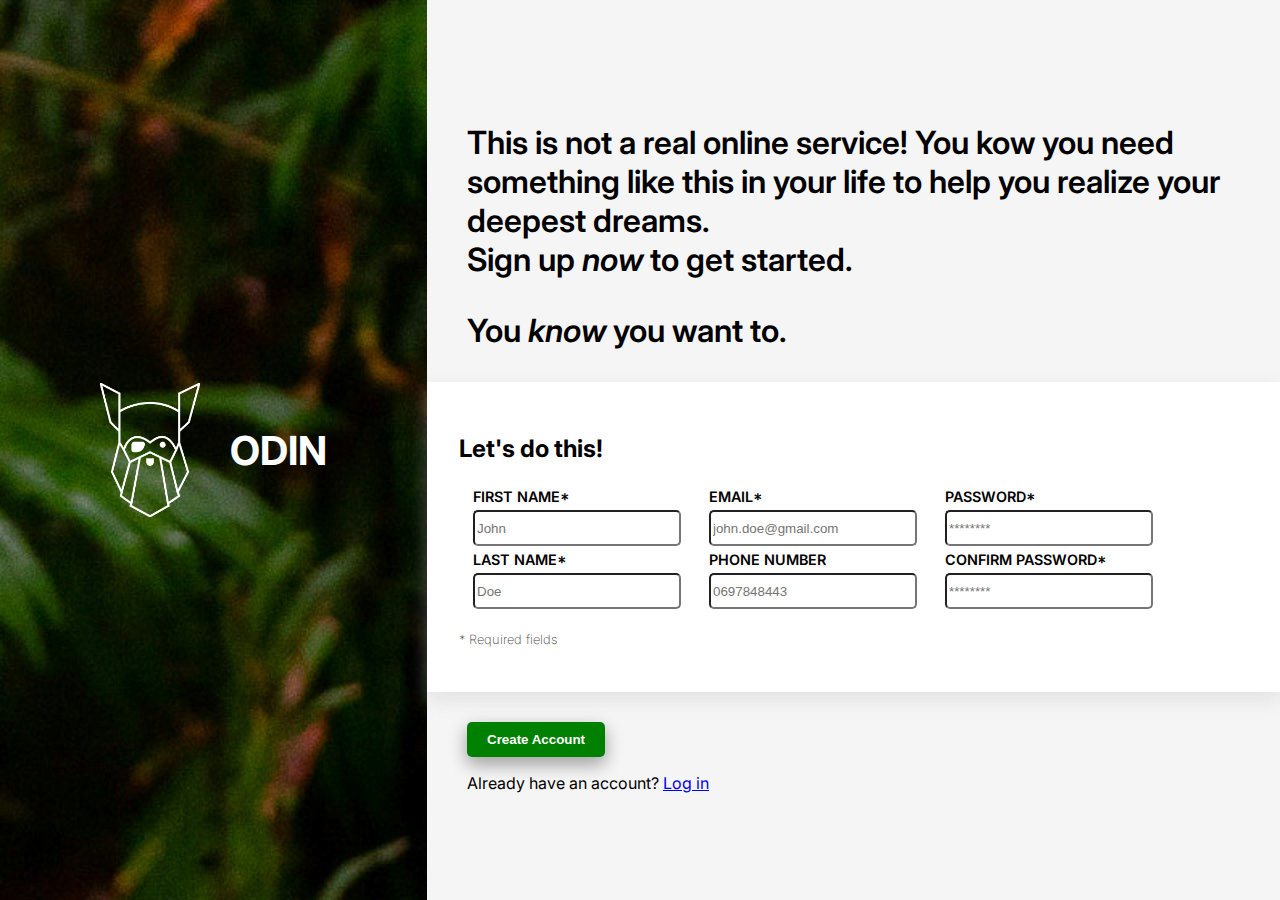
==== index.html @ 4d3caea1 "Finished sign-up form" ====
<!DOCTYPE html>
<html lang="en">
  <head>
    <meta charset="UTF-8" />
    <meta name="viewport" content="width=device-width, initial-scale=1.0" />
    <link rel="stylesheet" href="style.css" />

    <link rel="preconnect" href="https://fonts.googleapis.com" />
    <link rel="preconnect" href="https://fonts.gstatic.com" crossorigin />
    <link
      href="https://fonts.googleapis.com/css2?family=Inter:ital,opsz,wght@0,14..32,100..900;1,14..32,100..900&display=swap"
      rel="stylesheet"
    />

    <title>Sign Up</title>
  </head>
  <body>
    <div class="left-page">
      <div class="bg-transparent">
        <img src="odin-lined.png" alt="odin photo" />
        <h1>ODIN</h1>
      </div>
    </div>
    <div class="right-page">
      <div class="header">
        <p>
          This is not a real online service! You kow you need something like
          this in your life to help you realize your deepest dreams.<br />
          Sign up <em>now</em> to get started.
        </p>
        <p>You <em>know</em> you want to.</p>
      </div>

      <form action="#" method="post">
        <h2>Let's do this!</h2>
        <div class="fields">
          <fieldset>
            <label for="first-name">First Name*</label>
            <input
              type="text"
              name="first-name"
              id="first-name"
              placeholder="John"
              required
            />

            <label for="last-name">Last Name*</label>
            <input
              type="text"
              name="last-name"
              id="last-name"
              placeholder="Doe"
              required
            />
          </fieldset>

          <fieldset>
            <label for="email">Email*</label>
            <input
              type="email"
              name="Email"
              id="Email"
              placeholder="john.doe@gmail.com"
              required
            />

            <label for="phone-number">Phone number</label>
            <input
              type="text"
              name="phone-number"
              id="phone-number"
              placeholder="0697848443"
            />
          </fieldset>

          <fieldset>
            <label for="password">Password*</label>
            <input
              type="password"
              name="password"
              id="password"
              placeholder="********"
              required
            />

            <label for="password-confirm">Confirm password*</label>
            <input
              type="password"
              name="password-confirm"
              id="password-confirm"
              placeholder="********"
              required
            />
          </fieldset>
        </div>
        <p id="required-fields">* Required fields</p>
      </form>
      <div class="bottom-page">
        <button type="submit" id="submit-button">Create Account</button>
        <p>Already have an account? <a href="#">Log in</a></p>
      </div>
    </div>
  </body>
</html>
---- style.css ----
html,
body {
  display: flex;
  padding: 0;
  margin: 0;
  width: 100%;
  height: 100%;
  font-family: "Inter", sans-serif;
}

h1 {
  color: white;
  font-size: 40px;
}

.left-page {
  background-image: url(wallpaper.jpg);
  display: flex;
  padding: 100px;
}

.bg-transparent {
  display: flex;
  gap: 30px;
  align-items: center;
}

.bg-transparent > img {
  width: 100px;
}

.right-page {
  display: flex;
  flex-direction: column;
  justify-content: center;
  background-color: whitesmoke;
  width: 100%;
}

form {
  background-color: white;
  padding: 2rem;
  margin-bottom: 30px;
  box-shadow: 0 8px 16px 0 rgba(197, 197, 197, 0.2),
    0 6px 20px 0 rgba(197, 197, 197, 0.19);
}

.header {
  margin-left: 40px;
}

.header p {
  font-size: 2rem;
  font-weight: 600;
}

fieldset {
  border: none;
  display: flex;
  flex-direction: column;
  gap: 5px;
}

.fields {
  display: flex;
}

#submit-button {
  width: fit-content;
  padding: 10px 20px;
  background-color: green;
  border: none;
  border-radius: 5px;
  font-weight: 800;
  color: white;
  box-shadow: 0 8px 16px 0 rgba(0, 0, 0, 0.2), 0 6px 20px 0 rgba(0, 0, 0, 0.19);
}

#submit-button:hover {
  box-shadow: 0 12px 16px 0 rgba(0, 0, 0, 0.24),
    0 17px 50px 0 rgba(0, 0, 0, 0.19);
}

.bottom-page {
  margin-left: 40px;
}

#required-fields {
  color: rgb(68, 68, 68);
  font-weight: 200;
  font-size: 0.8rem;
}

input {
  border-radius: 5px;
  height: 30px;
  width: 200px;
}

label {
  text-transform: uppercase;
  font-weight: 600;
  font-size: 0.9rem;
}
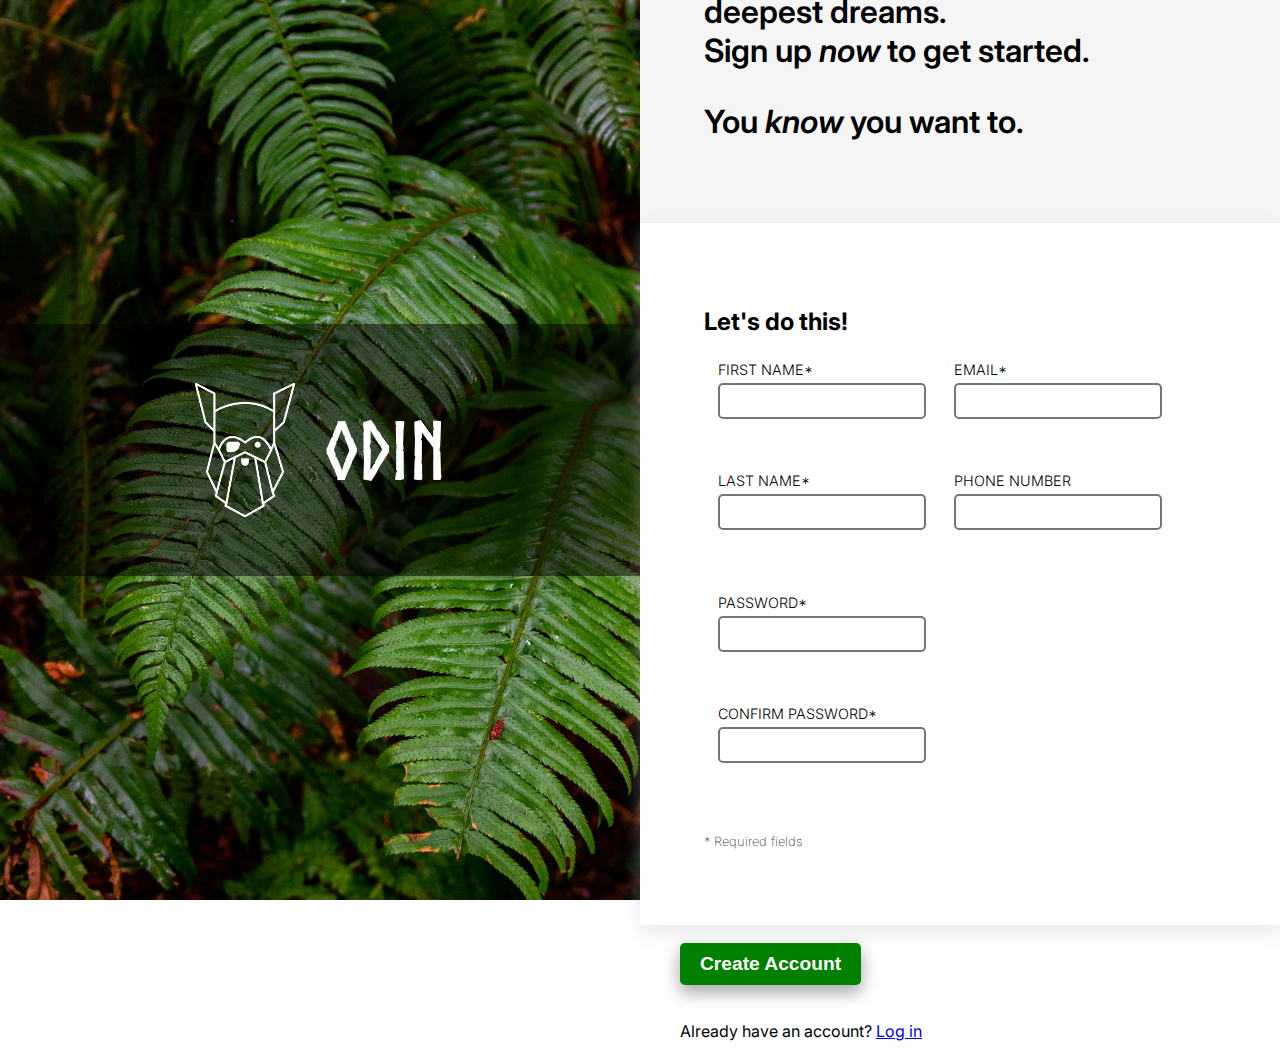
==== commit 9fc39809: "Minor changes, routing" ====
--- a/index.html
+++ b/index.html
@@ -17,12 +17,12 @@
   <body>
     <div class="left-page">
       <div class="bg-transparent">
-        <img src="odin-lined.png" alt="odin photo" />
+        <img src="/images/odin-lined.png" alt="odin photo" />
         <h1>ODIN</h1>
       </div>
     </div>
     <div class="right-page">
-      <div class="header">
+      <div class="hero">
         <p>
           This is not a real online service! You kow you need something like
           this in your life to help you realize your deepest dreams.<br />
@@ -32,73 +32,45 @@
       </div>
 
       <form action="#" method="post">
-        <h2>Let's do this!</h2>
-        <div class="fields">
-          <fieldset>
-            <label for="first-name">First Name*</label>
-            <input
-              type="text"
-              name="first-name"
-              id="first-name"
-              placeholder="John"
-              required
-            />
+        <div class="container">
+          <h2>Let's do this!</h2>
+          <div class="fields">
+            <fieldset>
+              <label for="first-name">First Name*</label>
+              <input type="text" name="first-name" id="first-name" required />
 
-            <label for="last-name">Last Name*</label>
-            <input
-              type="text"
-              name="last-name"
-              id="last-name"
-              placeholder="Doe"
-              required
-            />
-          </fieldset>
+              <label for="last-name">Last Name*</label>
+              <input type="text" name="last-name" id="last-name" required />
+            </fieldset>
 
-          <fieldset>
-            <label for="email">Email*</label>
-            <input
-              type="email"
-              name="Email"
-              id="Email"
-              placeholder="john.doe@gmail.com"
-              required
-            />
+            <fieldset>
+              <label for="email">Email*</label>
+              <input type="email" name="Email" id="Email" required />
 
-            <label for="phone-number">Phone number</label>
-            <input
-              type="text"
-              name="phone-number"
-              id="phone-number"
-              placeholder="0697848443"
-            />
-          </fieldset>
+              <label for="phone-number">Phone number</label>
+              <input type="text" name="phone-number" id="phone-number" />
+            </fieldset>
 
-          <fieldset>
-            <label for="password">Password*</label>
-            <input
-              type="password"
-              name="password"
-              id="password"
-              placeholder="********"
-              required
-            />
+            <fieldset>
+              <label for="password">Password*</label>
+              <input type="password" name="password" id="password" required />
 
-            <label for="password-confirm">Confirm password*</label>
-            <input
-              type="password"
-              name="password-confirm"
-              id="password-confirm"
-              placeholder="********"
-              required
-            />
-          </fieldset>
+              <label for="password-confirm">Confirm password*</label>
+              <input
+                type="password"
+                name="password-confirm"
+                id="password-confirm"
+                required
+              />
+            </fieldset>
+          </div>
+          <p id="required-fields">* Required fields</p>
         </div>
-        <p id="required-fields">* Required fields</p>
+        <div class="bottom-page">
+          <button type="submit" id="submit-button">Create Account</button>
+          <p>Already have an account? <a href="#">Log in</a></p>
+        </div>
       </form>
-      <div class="bottom-page">
-        <button type="submit" id="submit-button">Create Account</button>
-        <p>Already have an account? <a href="#">Log in</a></p>
-      </div>
     </div>
   </body>
 </html>
--- a/style.css
+++ b/style.css
@@ -1,3 +1,8 @@
+@font-face {
+  font-family: Norse;
+  src: url(./fonts/Norse-Bold.otf);
+}
+
 html,
 body {
   display: flex;
@@ -11,21 +16,64 @@
 h1 {
   color: white;
   font-size: 40px;
+  font-family: Norse;
+  font-size: 5rem;
+}
+
+input {
+  border-radius: 5px;
+  height: 30px;
+  width: 200px;
+  border-style: solid;
+  margin-bottom: 3rem;
+}
+
+label {
+  text-transform: uppercase;
+  font-weight: 300;
+  font-size: 0.9rem;
+}
+
+fieldset {
+  border: none;
+  display: flex;
+  flex-direction: column;
+  gap: 5px;
+}
+
+.container {
+  padding: 4rem;
+  background-color: white;
+  box-shadow: 0 8px 16px 0 rgba(197, 197, 197, 0.2),
+    0 6px 20px 0 rgba(197, 197, 197, 0.19);
+}
+
+.fields {
+  display: flex;
+  flex-wrap: wrap;
 }
 
 .left-page {
-  background-image: url(wallpaper.jpg);
+  background-image: url(/images/wallpaper.jpg);
+  background-size: cover;
   display: flex;
-  padding: 100px;
+  justify-content: center;
+  align-items: center;
+  width: 100%;
 }
 
 .bg-transparent {
   display: flex;
   gap: 30px;
   align-items: center;
+  justify-content: center;
+  background-color: rgb(0, 0, 0, 0.5);
+  height: fit-content;
+  width: 100%;
+  padding: 2rem;
 }
 
-.bg-transparent > img {
+.bg-transparent img {
   width: 100px;
 }
 
@@ -37,41 +85,25 @@
   width: 100%;
 }
 
-form {
-  background-color: white;
-  padding: 2rem;
-  margin-bottom: 30px;
-  box-shadow: 0 8px 16px 0 rgba(197, 197, 197, 0.2),
-    0 6px 20px 0 rgba(197, 197, 197, 0.19);
+.hero {
+  margin: 0 4rem;
+  margin-bottom: 50px;
 }
 
-.header {
-  margin-left: 40px;
-}
-
-.header p {
+.hero p {
   font-size: 2rem;
   font-weight: 600;
 }
 
-fieldset {
-  border: none;
-  display: flex;
-  flex-direction: column;
-  gap: 5px;
-}
-
-.fields {
-  display: flex;
-}
-
 #submit-button {
+  margin-top: 2vh;
+  font-size: 1.2rem;
   width: fit-content;
   padding: 10px 20px;
   background-color: green;
   border: none;
   border-radius: 5px;
-  font-weight: 800;
+  font-weight: 600;
   color: white;
   box-shadow: 0 8px 16px 0 rgba(0, 0, 0, 0.2), 0 6px 20px 0 rgba(0, 0, 0, 0.19);
 }
@@ -85,20 +117,12 @@
   margin-left: 40px;
 }
 
+.bottom-page button {
+  margin-bottom: 20px;
+}
+
 #required-fields {
   color: rgb(68, 68, 68);
   font-weight: 200;
   font-size: 0.8rem;
 }
-
-input {
-  border-radius: 5px;
-  height: 30px;
-  width: 200px;
-}
-
-label {
-  text-transform: uppercase;
-  font-weight: 600;
-  font-size: 0.9rem;
-}
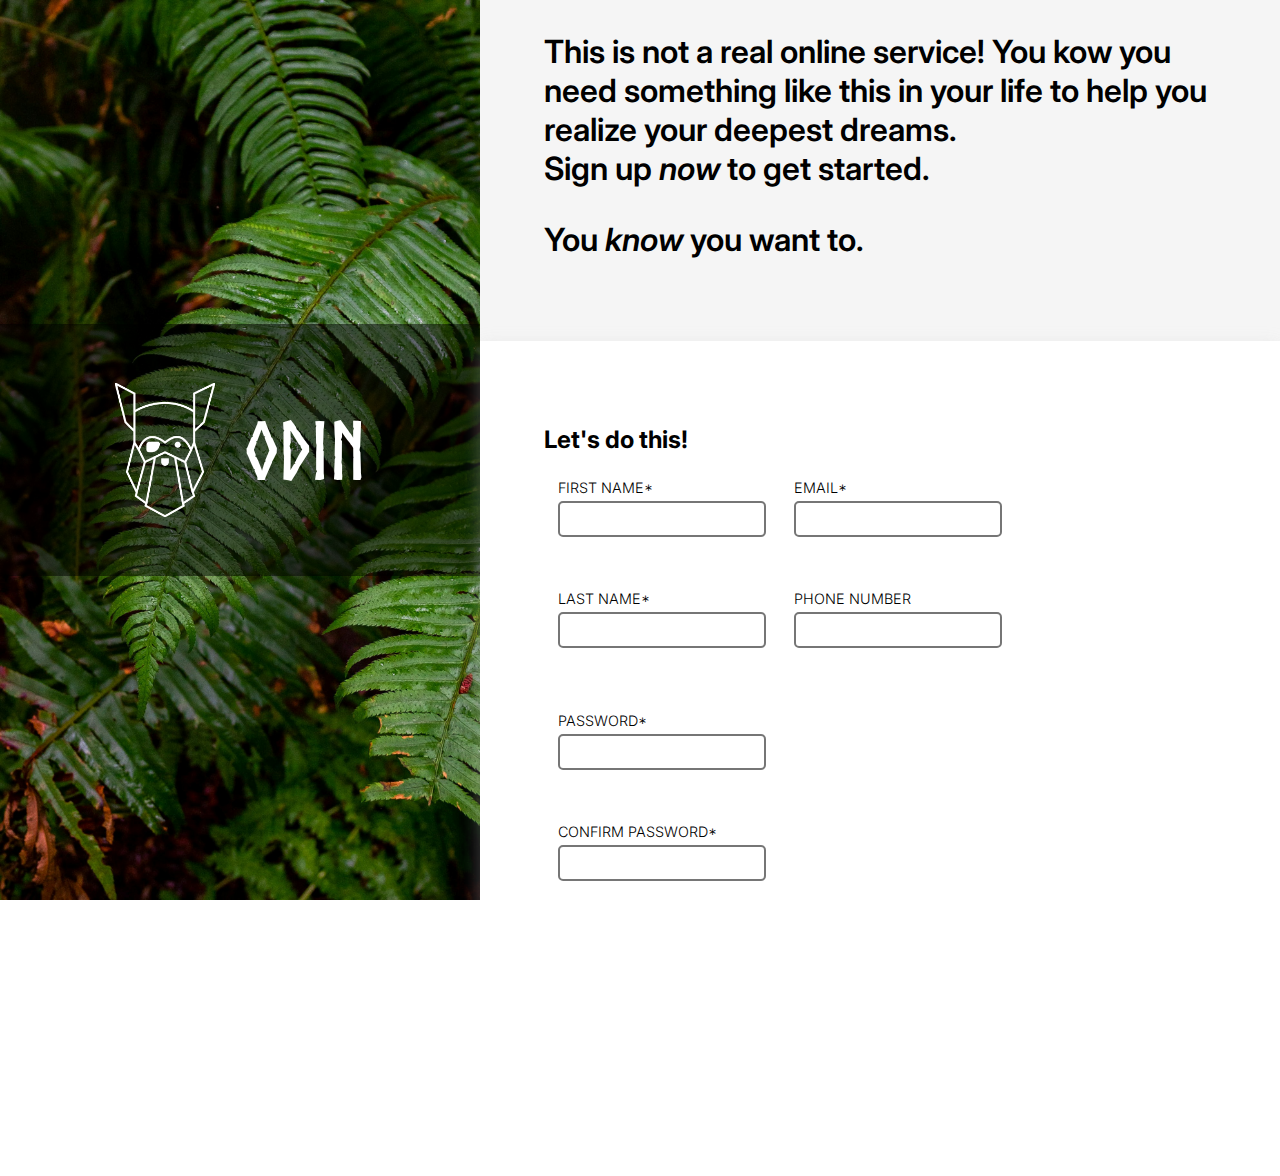
==== commit a45ac0bc: "Fixed overflow issue" ====
--- a/index.html
+++ b/index.html
@@ -15,62 +15,64 @@
     <title>Sign Up</title>
   </head>
   <body>
-    <div class="left-page">
-      <div class="bg-transparent">
-        <img src="/images/odin-lined.png" alt="odin photo" />
-        <h1>ODIN</h1>
+    <div class="main">
+      <div class="left-page">
+        <div class="bg-transparent">
+          <img src="/images/odin-lined.png" alt="odin photo" />
+          <h1>ODIN</h1>
+        </div>
       </div>
-    </div>
-    <div class="right-page">
-      <div class="hero">
-        <p>
-          This is not a real online service! You kow you need something like
-          this in your life to help you realize your deepest dreams.<br />
-          Sign up <em>now</em> to get started.
-        </p>
-        <p>You <em>know</em> you want to.</p>
+      <div class="right-page">
+        <div class="hero">
+          <p>
+            This is not a real online service! You kow you need something like
+            this in your life to help you realize your deepest dreams.<br />
+            Sign up <em>now</em> to get started.
+          </p>
+          <p>You <em>know</em> you want to.</p>
+        </div>
+
+        <form action="#" method="post">
+          <div class="container">
+            <h2>Let's do this!</h2>
+            <div class="fields">
+              <fieldset>
+                <label for="first-name">First Name*</label>
+                <input type="text" name="first-name" id="first-name" required />
+
+                <label for="last-name">Last Name*</label>
+                <input type="text" name="last-name" id="last-name" required />
+              </fieldset>
+
+              <fieldset>
+                <label for="email">Email*</label>
+                <input type="email" name="Email" id="Email" required />
+
+                <label for="phone-number">Phone number</label>
+                <input type="text" name="phone-number" id="phone-number" />
+              </fieldset>
+
+              <fieldset>
+                <label for="password">Password*</label>
+                <input type="password" name="password" id="password" required />
+
+                <label for="password-confirm">Confirm password*</label>
+                <input
+                  type="password"
+                  name="password-confirm"
+                  id="password-confirm"
+                  required
+                />
+              </fieldset>
+            </div>
+            <p id="required-fields">* Required fields</p>
+          </div>
+          <div class="bottom-page">
+            <button type="submit" id="submit-button">Create Account</button>
+            <p>Already have an account? <a href="#">Log in</a></p>
+          </div>
+        </form>
       </div>
-
-      <form action="#" method="post">
-        <div class="container">
-          <h2>Let's do this!</h2>
-          <div class="fields">
-            <fieldset>
-              <label for="first-name">First Name*</label>
-              <input type="text" name="first-name" id="first-name" required />
-
-              <label for="last-name">Last Name*</label>
-              <input type="text" name="last-name" id="last-name" required />
-            </fieldset>
-
-            <fieldset>
-              <label for="email">Email*</label>
-              <input type="email" name="Email" id="Email" required />
-
-              <label for="phone-number">Phone number</label>
-              <input type="text" name="phone-number" id="phone-number" />
-            </fieldset>
-
-            <fieldset>
-              <label for="password">Password*</label>
-              <input type="password" name="password" id="password" required />
-
-              <label for="password-confirm">Confirm password*</label>
-              <input
-                type="password"
-                name="password-confirm"
-                id="password-confirm"
-                required
-              />
-            </fieldset>
-          </div>
-          <p id="required-fields">* Required fields</p>
-        </div>
-        <div class="bottom-page">
-          <button type="submit" id="submit-button">Create Account</button>
-          <p>Already have an account? <a href="#">Log in</a></p>
-        </div>
-      </form>
     </div>
   </body>
 </html>
--- a/style.css
+++ b/style.css
@@ -5,17 +5,16 @@
 
 html,
 body {
-  display: flex;
   padding: 0;
   margin: 0;
   width: 100%;
   height: 100%;
   font-family: "Inter", sans-serif;
+  overflow-x: hidden;
 }
 
 h1 {
   color: white;
-  font-size: 40px;
   font-family: Norse;
   font-size: 5rem;
 }
@@ -41,6 +40,12 @@
   gap: 5px;
 }
 
+.main {
+  display: flex;
+  justify-content: center;
+  width: 100vw;
+}
+
 .container {
   padding: 4rem;
   background-color: white;
@@ -59,7 +64,8 @@
   display: flex;
   justify-content: center;
   align-items: center;
-  width: 100%;
+  width: 60vw;
+  height: 100vh;
 }
 
 .bg-transparent {
@@ -74,7 +80,7 @@
 }
 
 .bg-transparent img {
-  width: 100px;
+  max-width: 100px;
 }
 
 .right-page {
@@ -126,3 +132,13 @@
   font-weight: 200;
   font-size: 0.8rem;
 }
+
+@media (max-width: 850px) {
+  .main {
+    flex-direction: column;
+  }
+  .left-page {
+    width: 100vw;
+    height: 20rem;
+  }
+}
